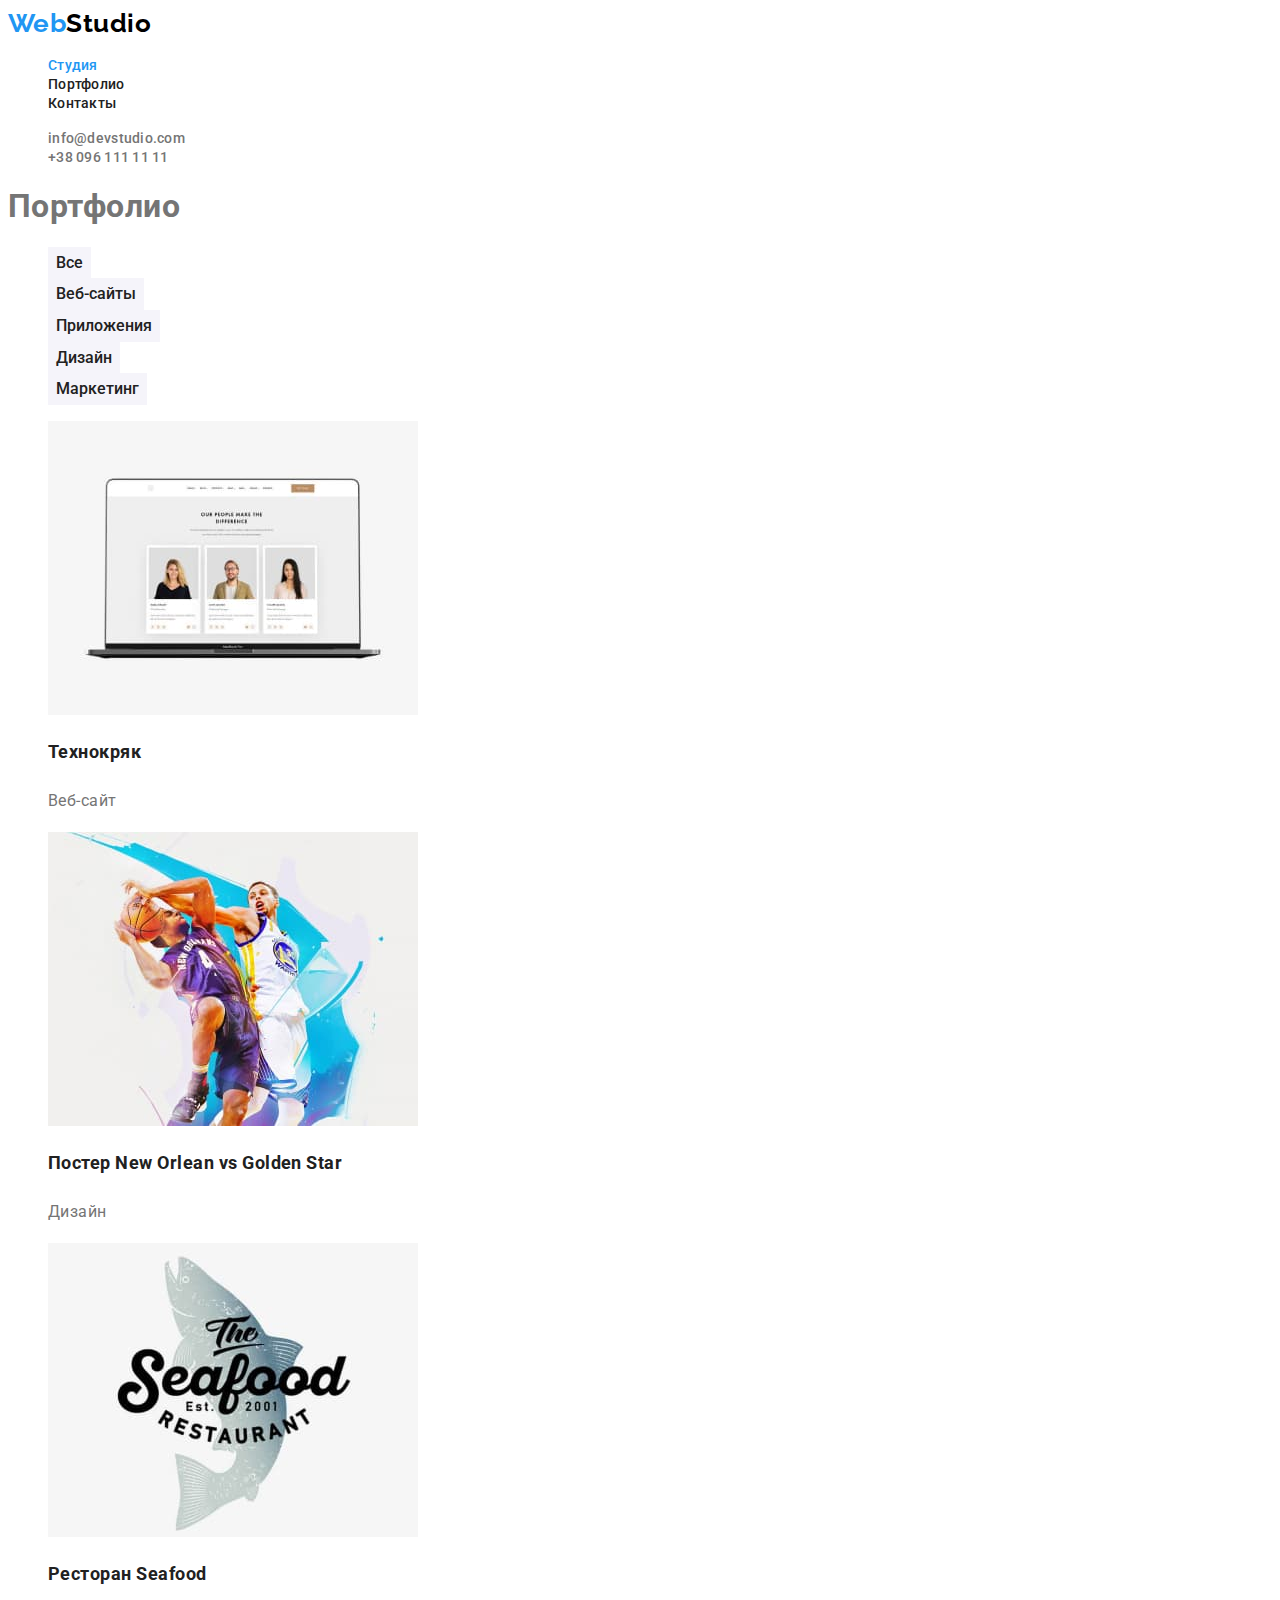
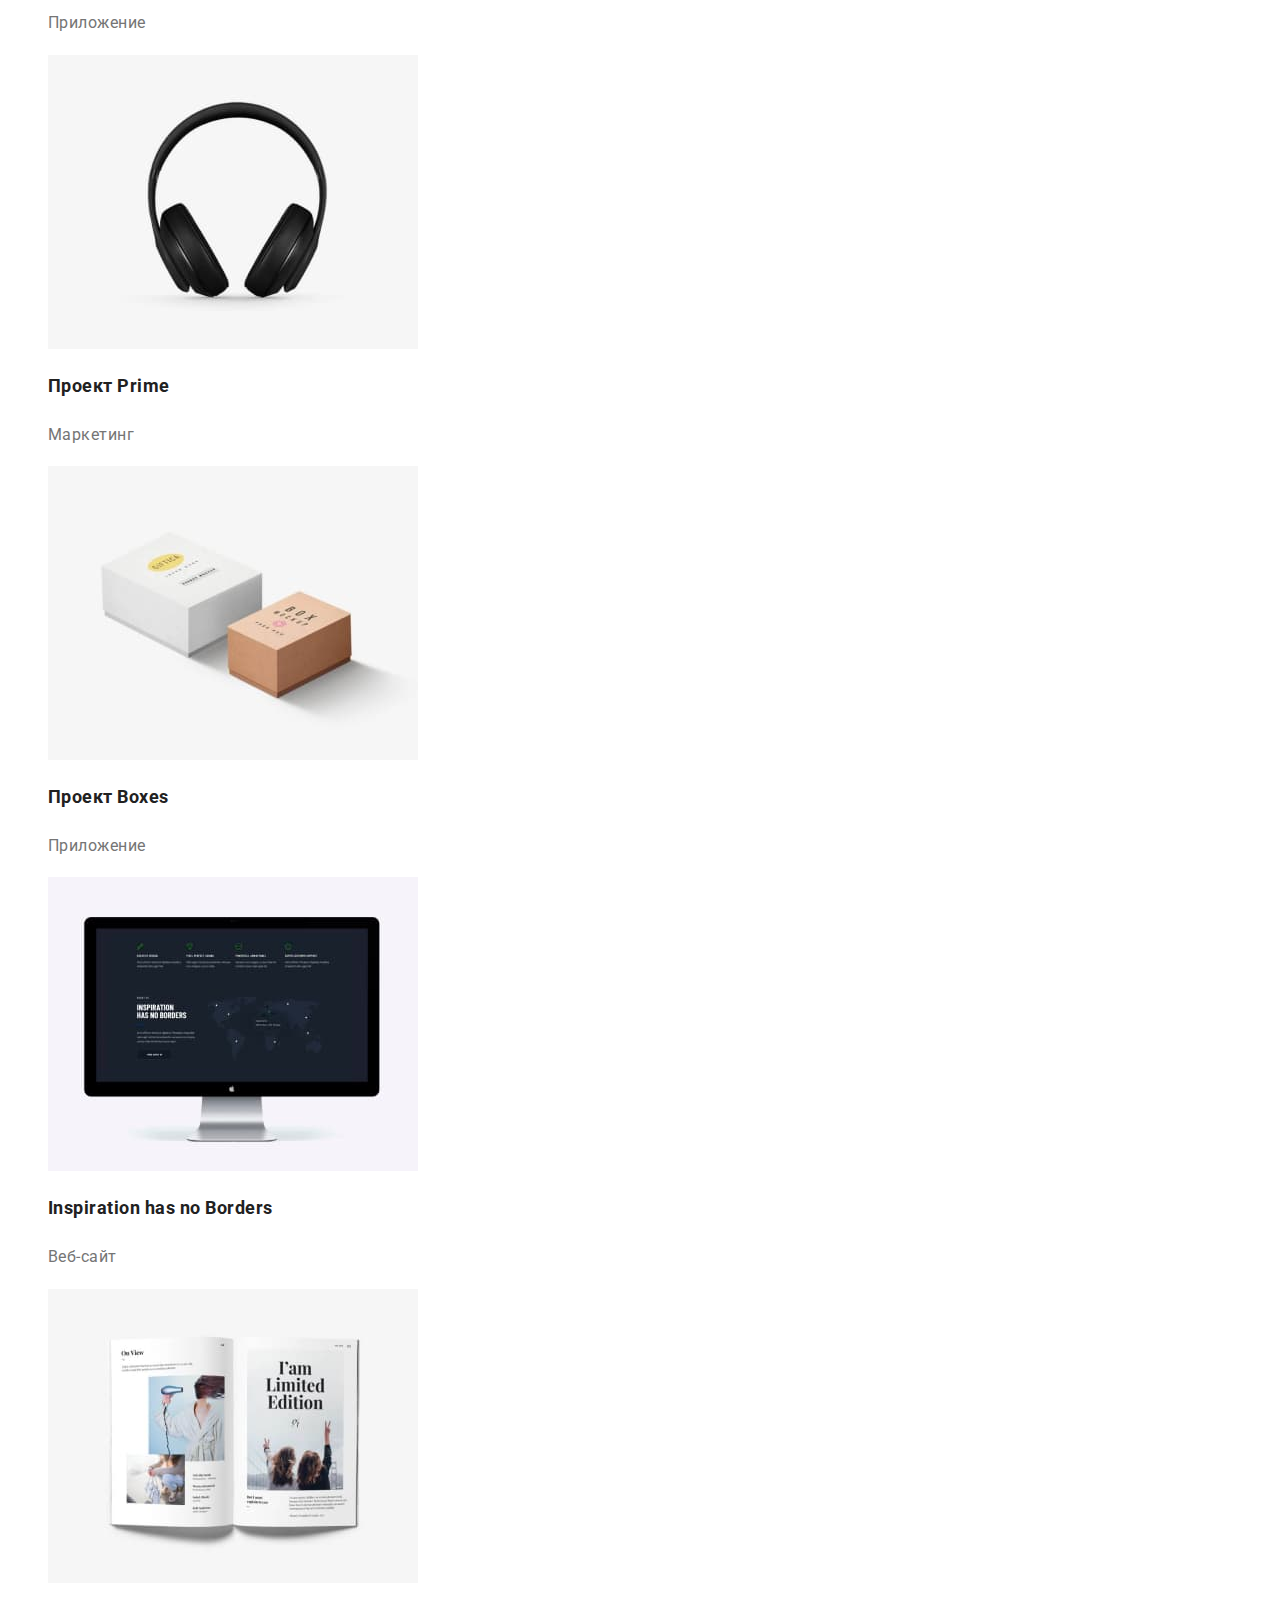
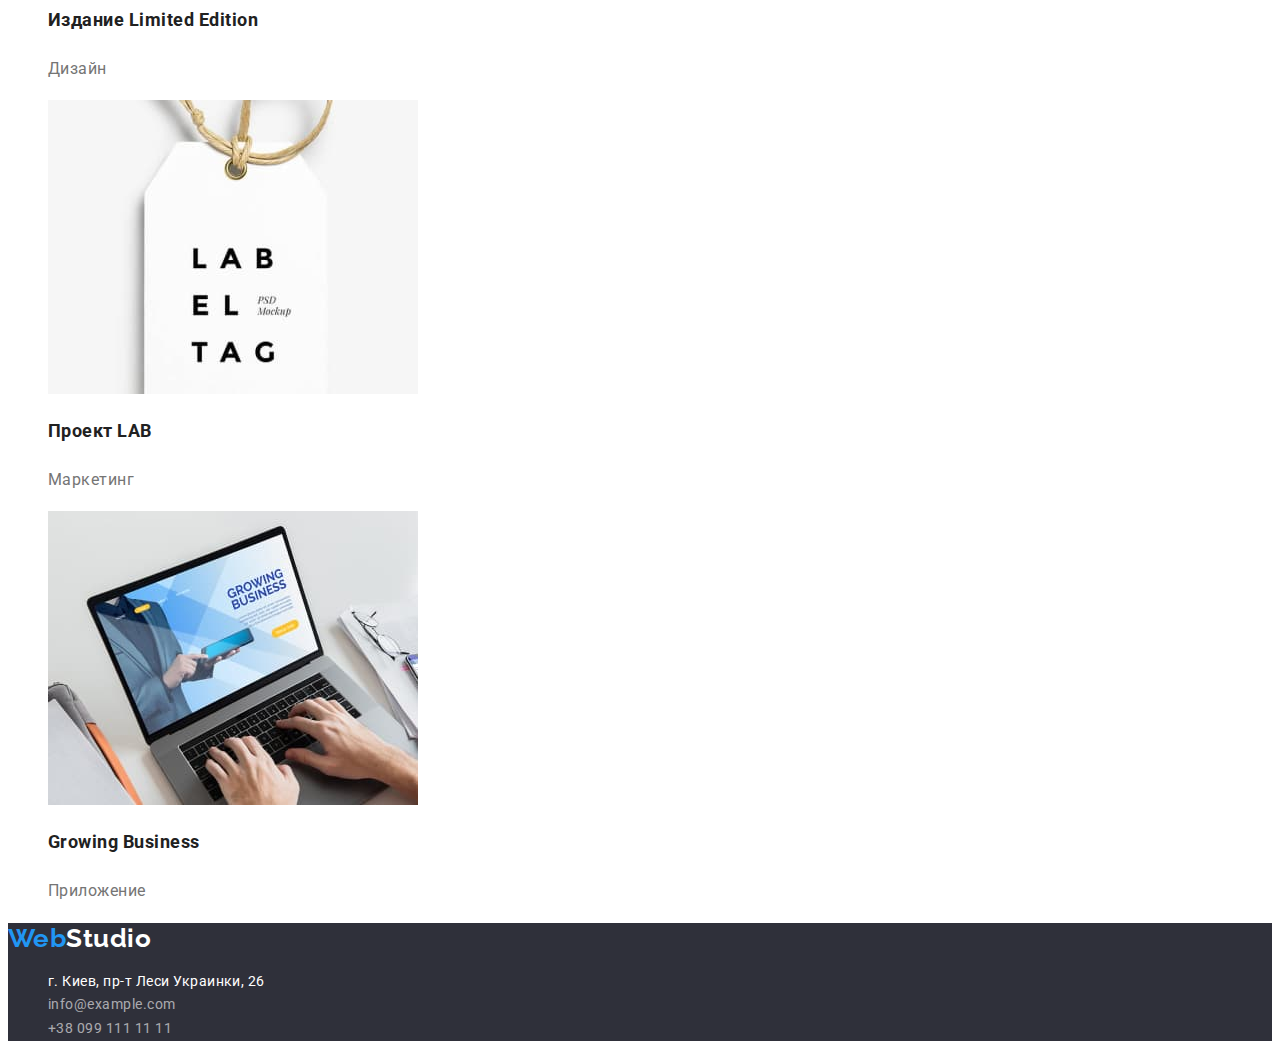
==== portfolio.html @ e683c7ff "Copied previous work files" ====
<!DOCTYPE html>
<html lang="ru">

<head>
    <meta charset="UTF-8">
    <meta http-equiv="X-UA-Compatible" content="IE=edge">
    <meta name="viewport" content="width=device-width, initial-scale=1.0">
    <title>Студия</title>
    <link
        href="https://fonts.googleapis.com/css2?family=Raleway:wght@700&family=Roboto:wght@400;500;700;900&display=swap"
        rel="stylesheet">
    <link rel="preconnect" href="https://fonts.googleapis.com">
    <link rel="preconnect" href="https://fonts.gstatic.com" crossorigin>
    <link rel="stylesheet" href="./css/styles.css" />
</head>

<body>
    <!-- Шапка сайта -->
    <header class="header">
        <nav>
            <a href="./index.html" class="logo link"><span>Web</span>Studio</a>

            <ul class="site-nav list">
                <li><a href="./index.html" class="link current">Студия</a></li>
                <li><a href="./portfolio.html" class="link">Портфолио</a></li>
                <li><a href="" class="link">Контакты</a></li>
            </ul>
        </nav>
        <ul class="list">
            <li><a href="mailto:info@devstudio.com" title="Email" class="link">info@devstudio.com</a></li>
            <li><a href="tel:+380961111111" title="Phone number" class="link">+38 096 111 11 11</a></li>
        </ul>
    </header>
    <main>
        <!-- Портфолио -->
        <section>
            <h1>Портфолио</h1>
                <ul class="filters list">
                    <li>
                        <button type="button" class="button">Все</button>
                    </li>
                    <li>
                        <button type="button" class="button">Веб-сайты</button>
                    </li>
                    <li>
                        <button type="button" class="button">Приложения</button>
                    </li>
                    <li>
                        <button type="button" class="button">Дизайн</button>
                    </li>
                    <li>
                        <button type="button" class="button">Маркетинг</button>
                    </li>
                </ul>
                <ul class="portfolio list">
                    <li>
                        <img src="./images/project_1.jpg" alt="Открытый ноутбук с изображением фото членов команды на экране"
                            width="370" height="294" />
                        <h2 class="title">Технокряк</h2>
                        <p class="subtitle">Веб-сайт</p>
                    </li>
                    <li>
                        <img src="./images/project_2.jpg" alt="Два баскетболиста в прыжке соревнуются за мяч" width="370"
                            height="294" />
                        <h2 class="title">Постер New Orlean vs Golden Star</h2>
                        <p class="subtitle">Дизайн</p>
                    </li>
                    <li>
                        <img src="./images/project_3.jpg"
                            alt="Надпись The Seafood Restaurant Est. 2001 на фоне вертикального изображенной рыбы" width="370"
                            height="294" />
                        <h2 class="title">Ресторан Seafood</h2>
                        <p class="subtitle">Приложение</p>
                    </li>
                    <li>
                        <img src="./images/project_4.jpg" alt="Наушники" width="370" height="294" />
                        <h2 class="title">Проект Prime</h2>
                        <p class="subtitle">Маркетинг</p>
                    </li>
                    <li>
                        <img src="./images/project_5.jpg" alt="Две коробки разного размера" width="370" height="294" />
                        <h2 class="title">Проект Boxes</h2>
                        <p class="subtitle">Приложение</p>
                    </li>
                    <li>
                        <img src="./images/project_6.jpg" alt="iMac без клавиатуры с изображением карты мира на экране" width="370"
                            height="294" />
                        <h2 class="title">Inspiration has no Borders</h2>
                        <p class="subtitle">Веб-сайт</p>
                    </li>
                    <li>
                        <img src="./images/project_7.jpg"
                            alt="Открытый журнал с картинками и заголовком I'am Limited Edition над фото двух женщин, показывающих знак мир поднятой над головой рукой"
                            width="370" height="294" />
                        <h2 class="title">Издание Limited Edition</h2>
                        <p class="subtitle">Дизайн</p>
                    </li>
                    <li>
                        <img src="./images/project_8.jpg" alt="Бирка на веревке с надписью LAB EL TAG" width="370" height="294" />
                        <h2 class="title">Проект LAB</h2>
                        <p class="subtitle">Маркетинг</p>
                    </li>
                    <li>
                        <img src="./images/project_9.jpg" alt="Пользователь печатает на ноутбуке" width="370" height="294" />
                        <h2 class="title">Growing Business</h2>
                        <p class="subtitle">Приложение</p>
                    </li>
                </ul>
        </section>
    </main>
    <!-- Подвал -->
    <footer class="footer">
        <a href="./index.html" class="logo link"><span>Web</span>Studio</a>
        <address class="address">
            <ul class="Contact list">
                <li><a href="https://www.google.com/maps/place/Lesi+Ukrainky+Blvd,+26,+Kyiv,+Ukraine,+02000/@50.4265807,30.5361971,17z/data=!3m1!4b1!4m5!3m4!1s0x40d4cf0e033ecbe9:0x57a4dffefec77da0!8m2!3d50.4265807!4d30.5383858"
                        target="_blank" class="link">г. Киев, пр-т Леси Украинки, 26</a></li>
                <li><a href="mailto:info@example.com" class="link">info@example.com</a></li>
                <li><a href="tel:+380991111111" class="link">+38 099 111 11 11</a></li>
            </ul>
        </address>
    </footer>
    </body>
    </html>
---- css/styles.css ----
/* main color 212121
secondary color 757575
logo colors 000000, 2196F3
accent 2196F3,
white FFFFFF,
additional background 2F303A, F5F4FAb 
nav menu lower line ECECEC*/

:root {
    --primary-text-color: #757575;
    --title-text-color: #212121;
    --accent-color: #2196F3;
    --additional-background-color: #2F303A;
    --main-white-color: #FFFFFF;
    --passive-button-bg: #F5F4FA;
    --additional-text-color: rgba(255, 255, 255, 0.6);

}

body {
    background-color: var(--main-background-color);
    color: var(--primary-text-color);

    font-family: Roboto, sans-serif;
    letter-spacing: 0.03em;
}

.list{
    list-style: none;
}

.link {
    text-decoration: none;
}

.section-title {
    color: var(--title-text-color);
    font-size: 36px;
    line-height: 1.16;
    text-align: center;
}


/* Logo */
.header .logo {
    color: #000000;
    font-family: Raleway, cursive;
    font-weight: 700;
    font-size: 26px;
    line-height: 1.19; 

}    

.header .logo:hover, .header .logo:focus {
    color: var(--accent-color);
}

span {
    color: var(--accent-color);
}


 /* Header */

a[title] {
    color: var(--primary-text-color);
    font-weight: 500;
    font-size: 14px;
    line-height: 1.14;
    letter-spacing: 0.02em;
}

.header .link:hover, .header .link:focus {
    color: var(--accent-color);
}

/* Site-nav */
.site-nav .link {
    color: var(--title-text-color); 
    
    font-weight: 500;
    font-size: 14px;
    line-height: 1.14;
    letter-spacing: 0.02em;

}

.site-nav .link:hover, .site-nav .link:focus {
    color: var(--accent-color);
}

.site-nav .link.current {
    color: var(--accent-color);
}


/* Hero */
.hero {
    background-color: var(--additional-background-color);
}
.hero-title {
    color: var(--main-white-color);
    font-weight: 900; 
    font-size: 44px; 
    line-height: 1.36; 
    letter-spacing: 0.06em;
    text-align: center;
    text-transform: uppercase;
}

.hero .button {
    color: var(--main-white-color);
    background-color: var(--accent-color);
    border-color: transparent;
    font-family: inherit; 
    font-weight: 700; 
    font-size: 16px;
    line-height: 1.9;
    letter-spacing: 0.06em;
    cursor: pointer;

}

/* Features */

.features .title {
    color: var(--title-text-color);
    font-size: 14px;
    line-height: 1.14;
    text-transform: uppercase;
}

.feature-description {
    font-size: 14px;
    line-height: 1.7;
}

/* Services */


/* Team */

.team .title {
    color: var(--title-text-color);
    font-weight: 500; 
    font-size: 16px;
    line-height: 1.1;
}

.team .subtitle {
    font-weight: 400;
    font-size: 16px;
    line-height: 1.19;    

}


/* Portfolio */

.portfolio .title {
    color: var(--title-text-color);
    font-weight: 700;  
    font-size: 18px;
    line-height: 2;
    letter-spacing: 0.06;
}

.portfolio .subtitle {
    font-size: 16px;
    line-height: 1.9;

}

.filters .button {
    color: var(--title-text-color);
    font-family: inherit;
    font-weight: 500;
    font-size: 16px;
    line-height: 1.6; 
    background-color: var(--passive-button-bg);
    border-color: transparent;
    cursor: pointer;
   
}

.filters .button:hover, .filters .button:focus, .filters .button:active{
    color: var(--main-white-color);
    background-color: var(--accent-color);

}


/* Footer */
.footer {
    background-color: var(--additional-background-color);
}

.footer .logo{
    color: var(--main-white-color);
    font-family: Raleway, cursive;
    font-weight: 700;
    font-size: 26px;
    line-height: 1.19;
}

a[href="https://www.google.com/maps/place/Lesi+Ukrainky+Blvd,+26,+Kyiv,+Ukraine,+02000/@50.4265807,30.5361971,17z/data=!3m1!4b1!4m5!3m4!1s0x40d4cf0e033ecbe9:0x57a4dffefec77da0!8m2!3d50.4265807!4d30.5383858"] {
 color: var(--main-white-color);
 font-size: 14px;
 line-height: 1.7;

}
a[href="mailto:info@example.com"], 
a[href="tel:+380991111111"] {
    color: var(--additional-text-color);
    font-size: 14px;
    line-height: 1.7;

}
.footer .link:hover,
.footer .link:focus {
    color: var(--accent-color);
}
.address {
    font-style: normal;
}
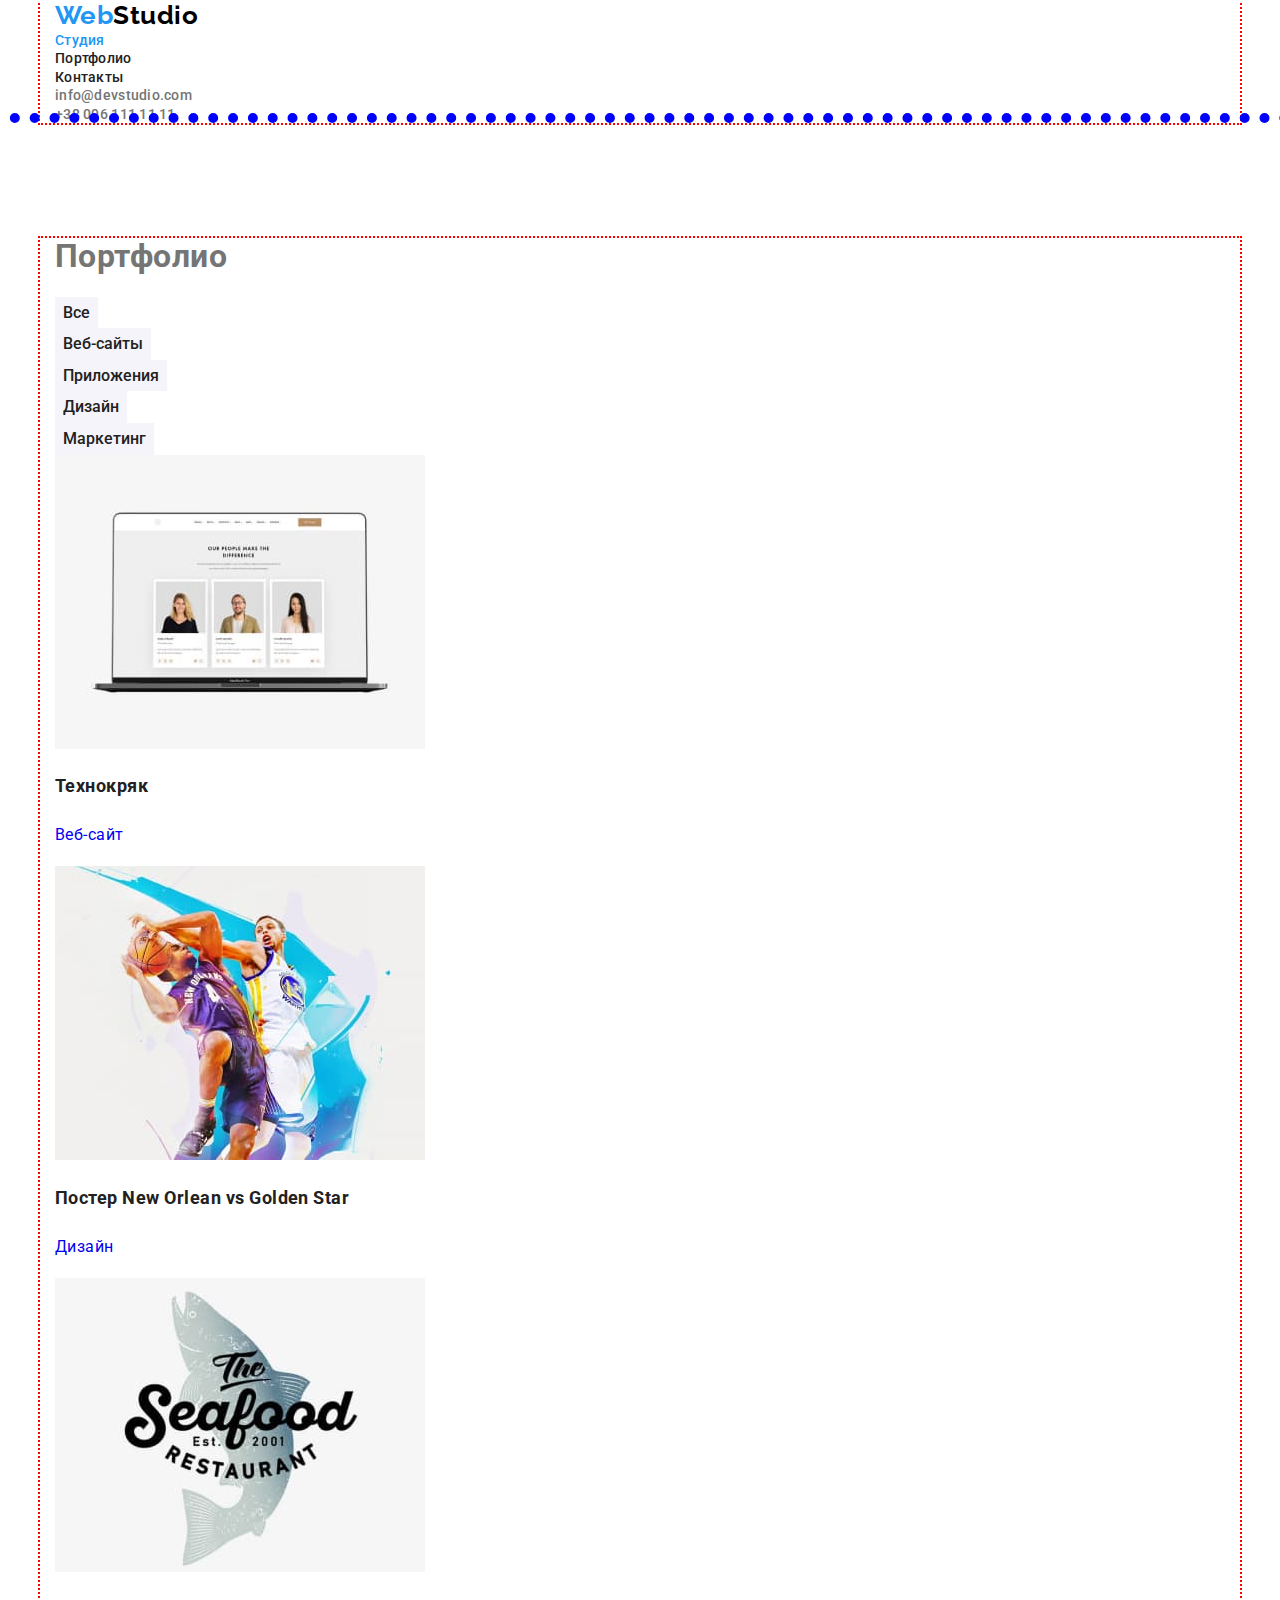
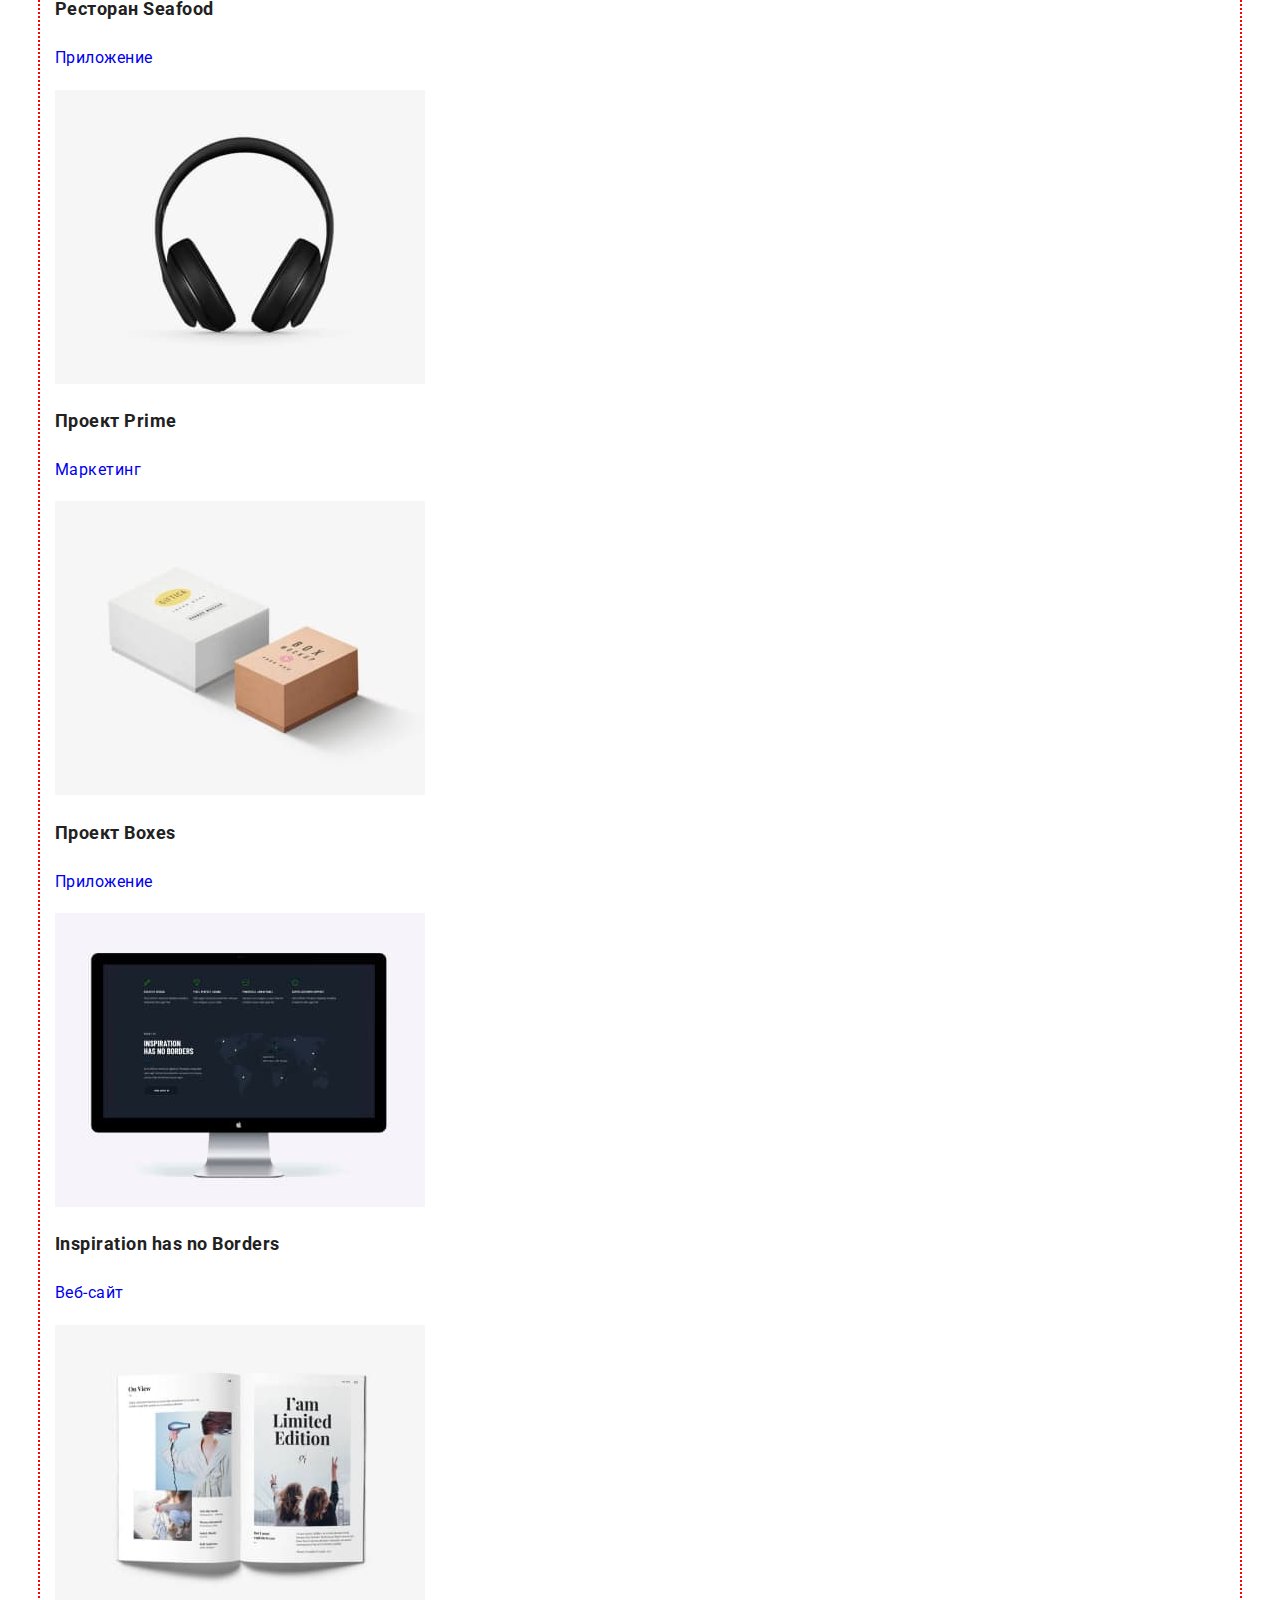
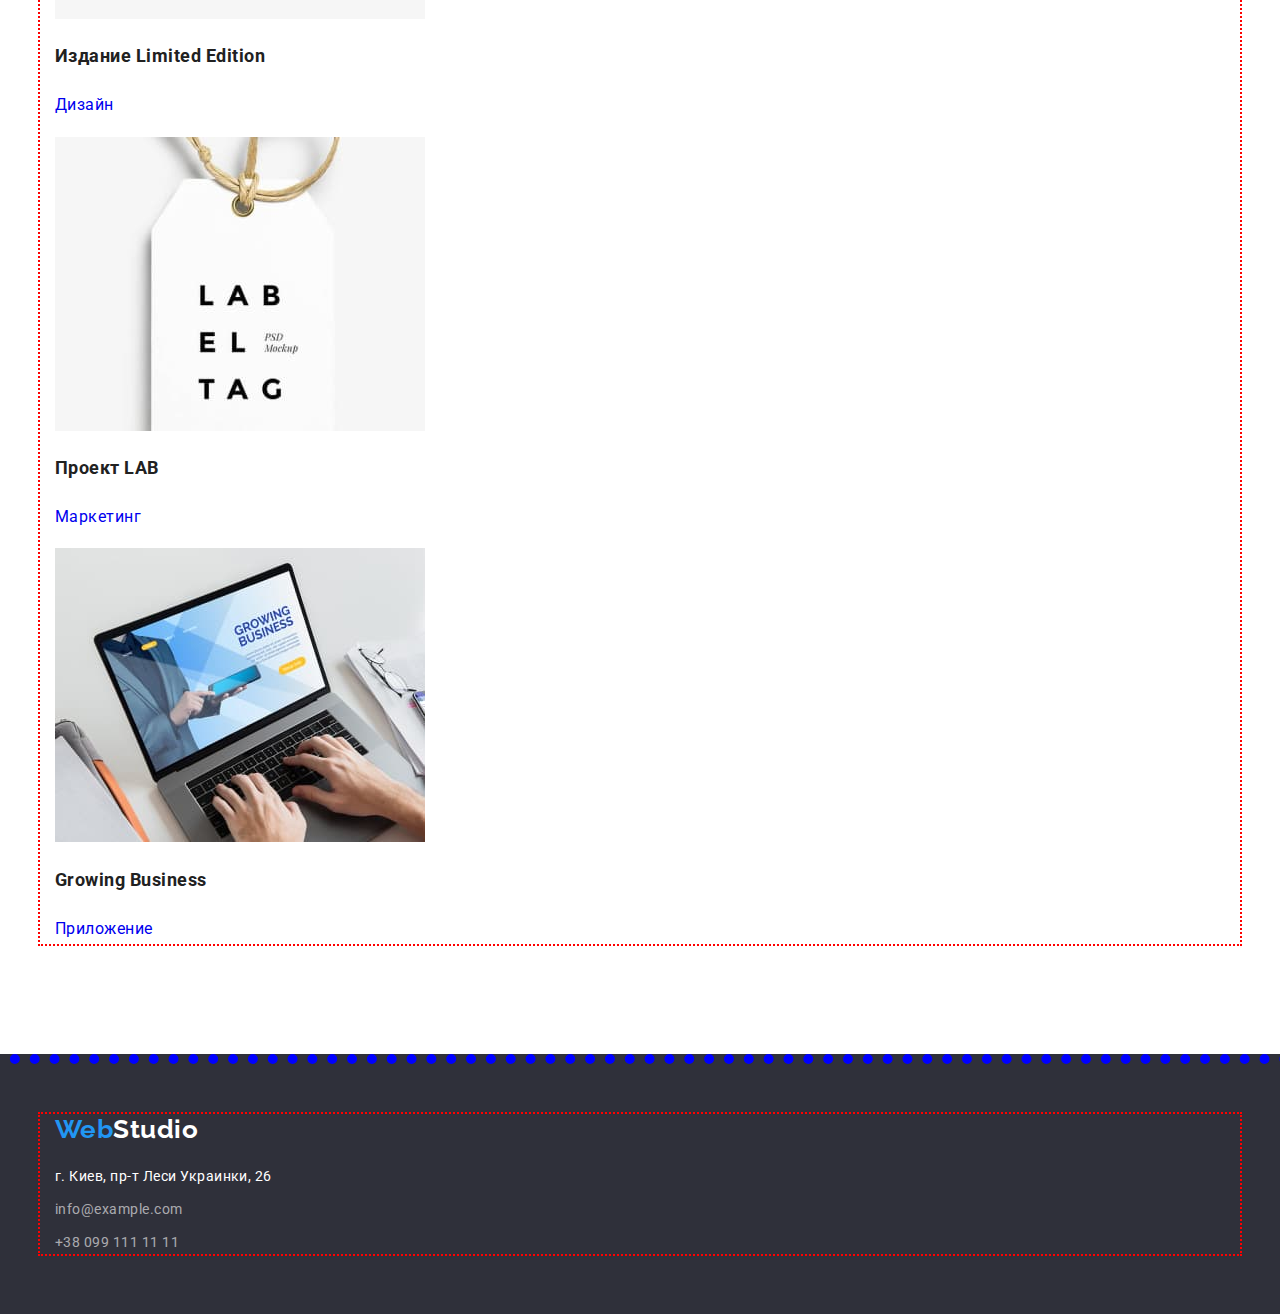
==== commit 014da45d: "Added paddings, borders, margins to elements" ====
--- a/portfolio.html
+++ b/portfolio.html
@@ -11,30 +11,34 @@
         rel="stylesheet">
     <link rel="preconnect" href="https://fonts.googleapis.com">
     <link rel="preconnect" href="https://fonts.gstatic.com" crossorigin>
+    <link rel="stylesheet" href="https://cdnjs.cloudflare.com/ajax/libs/modern-normalize/1.0.0/modern-normalize.min.css" />
     <link rel="stylesheet" href="./css/styles.css" />
 </head>
 
 <body>
     <!-- Шапка сайта -->
     <header class="header">
-        <nav>
-            <a href="./index.html" class="logo link"><span>Web</span>Studio</a>
+        <div class="container">
+            <nav>
+                <a href="./index.html" class="logo link"><span>Web</span>Studio</a>
+                <ul class="site-nav list">
+                    <li><a href="./index.html" class="link current">Студия</a></li>
+                    <li><a href="./portfolio.html" class="link">Портфолио</a></li>
+                    <li><a href="" class="link">Контакты</a></li>
+                </ul>
+            </nav>
+            <ul class="list">
+                <li><a href="mailto:info@devstudio.com" title="Email" class="link">info@devstudio.com</a></li>
+                <li><a href="tel:+380961111111" title="Phone number" class="link">+38 096 111 11 11</a></li>
+            </ul>
+        </div>
+    </header>
 
-            <ul class="site-nav list">
-                <li><a href="./index.html" class="link current">Студия</a></li>
-                <li><a href="./portfolio.html" class="link">Портфолио</a></li>
-                <li><a href="" class="link">Контакты</a></li>
-            </ul>
-        </nav>
-        <ul class="list">
-            <li><a href="mailto:info@devstudio.com" title="Email" class="link">info@devstudio.com</a></li>
-            <li><a href="tel:+380961111111" title="Phone number" class="link">+38 096 111 11 11</a></li>
-        </ul>
-    </header>
     <main>
         <!-- Портфолио -->
-        <section>
-            <h1>Портфолио</h1>
+        <section class="section">
+            <div class="container">
+                <h1>Портфолио</h1>
                 <ul class="filters list">
                     <li>
                         <button type="button" class="button">Все</button>
@@ -54,71 +58,93 @@
                 </ul>
                 <ul class="portfolio list">
                     <li>
-                        <img src="./images/project_1.jpg" alt="Открытый ноутбук с изображением фото членов команды на экране"
-                            width="370" height="294" />
-                        <h2 class="title">Технокряк</h2>
-                        <p class="subtitle">Веб-сайт</p>
+                        <a href="#">
+                            <img src="./images/project_1.jpg" alt="Открытый ноутбук с изображением фото членов команды на экране"
+                                width="370" height="294" />
+                            <h2 class="title">Технокряк</h2>
+                            <p class="subtitle">Веб-сайт</p>
+                        </a>
+                
                     </li>
                     <li>
-                        <img src="./images/project_2.jpg" alt="Два баскетболиста в прыжке соревнуются за мяч" width="370"
-                            height="294" />
-                        <h2 class="title">Постер New Orlean vs Golden Star</h2>
-                        <p class="subtitle">Дизайн</p>
+                        <a href="#">
+                            <img src="./images/project_2.jpg" alt="Два баскетболиста в прыжке соревнуются за мяч" width="370"
+                                height="294" />
+                            <h2 class="title">Постер New Orlean vs Golden Star</h2>
+                            <p class="subtitle">Дизайн</p>
+                        </a>
                     </li>
                     <li>
-                        <img src="./images/project_3.jpg"
-                            alt="Надпись The Seafood Restaurant Est. 2001 на фоне вертикального изображенной рыбы" width="370"
-                            height="294" />
-                        <h2 class="title">Ресторан Seafood</h2>
-                        <p class="subtitle">Приложение</p>
+                        <a href="#">
+                            <img src="./images/project_3.jpg"
+                                alt="Надпись The Seafood Restaurant Est. 2001 на фоне вертикального изображенной рыбы" width="370"
+                                height="294" />
+                            <h2 class="title">Ресторан Seafood</h2>
+                            <p class="subtitle">Приложение</p>
+                        </a>
                     </li>
                     <li>
-                        <img src="./images/project_4.jpg" alt="Наушники" width="370" height="294" />
-                        <h2 class="title">Проект Prime</h2>
-                        <p class="subtitle">Маркетинг</p>
+                        <a href="#">
+                            <img src="./images/project_4.jpg" alt="Наушники" width="370" height="294" />
+                            <h2 class="title">Проект Prime</h2>
+                            <p class="subtitle">Маркетинг</p>
+                        </a>
                     </li>
                     <li>
-                        <img src="./images/project_5.jpg" alt="Две коробки разного размера" width="370" height="294" />
-                        <h2 class="title">Проект Boxes</h2>
-                        <p class="subtitle">Приложение</p>
+                        <a href="#">
+                            <img src="./images/project_5.jpg" alt="Две коробки разного размера" width="370" height="294" />
+                            <h2 class="title">Проект Boxes</h2>
+                            <p class="subtitle">Приложение</p>
+                        </a>
                     </li>
                     <li>
-                        <img src="./images/project_6.jpg" alt="iMac без клавиатуры с изображением карты мира на экране" width="370"
-                            height="294" />
-                        <h2 class="title">Inspiration has no Borders</h2>
-                        <p class="subtitle">Веб-сайт</p>
+                        <a href="#">
+                            <img src="./images/project_6.jpg" alt="iMac без клавиатуры с изображением карты мира на экране" width="370"
+                                height="294" />
+                            <h2 class="title">Inspiration has no Borders</h2>
+                            <p class="subtitle">Веб-сайт</p>
+                        </a>
                     </li>
                     <li>
-                        <img src="./images/project_7.jpg"
-                            alt="Открытый журнал с картинками и заголовком I'am Limited Edition над фото двух женщин, показывающих знак мир поднятой над головой рукой"
-                            width="370" height="294" />
-                        <h2 class="title">Издание Limited Edition</h2>
-                        <p class="subtitle">Дизайн</p>
+                        <a href="#">
+                            <img src="./images/project_7.jpg"
+                                alt="Открытый журнал с картинками и заголовком I'am Limited Edition над фото двух женщин, показывающих знак мир поднятой над головой рукой"
+                                width="370" height="294" />
+                            <h2 class="title">Издание Limited Edition</h2>
+                            <p class="subtitle">Дизайн</p>
+                        </a>
                     </li>
                     <li>
-                        <img src="./images/project_8.jpg" alt="Бирка на веревке с надписью LAB EL TAG" width="370" height="294" />
-                        <h2 class="title">Проект LAB</h2>
-                        <p class="subtitle">Маркетинг</p>
+                        <a href="#">
+                            <img src="./images/project_8.jpg" alt="Бирка на веревке с надписью LAB EL TAG" width="370" height="294" />
+                            <h2 class="title">Проект LAB</h2>
+                            <p class="subtitle">Маркетинг</p>
+                        </a>
                     </li>
                     <li>
-                        <img src="./images/project_9.jpg" alt="Пользователь печатает на ноутбуке" width="370" height="294" />
-                        <h2 class="title">Growing Business</h2>
-                        <p class="subtitle">Приложение</p>
+                        <a href="#">
+                            <img src="./images/project_9.jpg" alt="Пользователь печатает на ноутбуке" width="370" height="294" />
+                            <h2 class="title">Growing Business</h2>
+                            <p class="subtitle">Приложение</p>
+                        </a>
                     </li>
                 </ul>
+            </div>
         </section>
     </main>
     <!-- Подвал -->
     <footer class="footer">
-        <a href="./index.html" class="logo link"><span>Web</span>Studio</a>
-        <address class="address">
-            <ul class="Contact list">
-                <li><a href="https://www.google.com/maps/place/Lesi+Ukrainky+Blvd,+26,+Kyiv,+Ukraine,+02000/@50.4265807,30.5361971,17z/data=!3m1!4b1!4m5!3m4!1s0x40d4cf0e033ecbe9:0x57a4dffefec77da0!8m2!3d50.4265807!4d30.5383858"
-                        target="_blank" class="link">г. Киев, пр-т Леси Украинки, 26</a></li>
-                <li><a href="mailto:info@example.com" class="link">info@example.com</a></li>
-                <li><a href="tel:+380991111111" class="link">+38 099 111 11 11</a></li>
-            </ul>
-        </address>
+        <div class="container">
+            <a href="./index.html" class="logo link"><span>Web</span>Studio</a>
+            <address class="address">
+                <ul class="Contact list">
+                    <li><a href="https://www.google.com/maps/place/Lesi+Ukrainky+Blvd,+26,+Kyiv,+Ukraine,+02000/@50.4265807,30.5361971,17z/data=!3m1!4b1!4m5!3m4!1s0x40d4cf0e033ecbe9:0x57a4dffefec77da0!8m2!3d50.4265807!4d30.5383858"
+                            target="_blank" rel="noreferrer noopener" class="link">г. Киев, пр-т Леси Украинки, 26</a></li>
+                    <li><a href="mailto:info@example.com" class="link">info@example.com</a></li>
+                    <li><a href="tel:+380991111111" class="link">+38 099 111 11 11</a></li>
+                </ul>
+            </address>
+        </div>
     </footer>
     </body>
     </html>--- a/css/styles.css
+++ b/css/styles.css
@@ -5,6 +5,16 @@
 white FFFFFF,
 additional background 2F303A, F5F4FAb 
 nav menu lower line ECECEC*/
+
+html {
+    box-sizing: border-box;
+}
+
+*::before,
+*::after {
+    box-sizing: border-box;
+}
+
 
 :root {
     --primary-text-color: #757575;
@@ -15,22 +25,43 @@
     --passive-button-bg: #F5F4FA;
     --additional-text-color: rgba(255, 255, 255, 0.6);
 
-}
+
+}
+
 
 body {
+    margin: 0;
+
     background-color: var(--main-background-color);
     color: var(--primary-text-color);
 
     font-family: Roboto, sans-serif;
     letter-spacing: 0.03em;
+
+    
 }
 
 .list{
+    padding: 0;
+    margin: 0;
     list-style: none;
 }
 
 .link {
     text-decoration: none;
+    
+}
+
+
+.section {
+    outline: 10px dotted blue;
+    padding-top: 94px;
+    padding-bottom: 94px;
+    
+}
+
+.section.no-padding {
+    padding-top: 0;
 }
 
 .section-title {
@@ -62,7 +93,10 @@
 
  /* Header */
 
+
 a[title] {
+    padding: 0;
+    margin: 0;
     color: var(--primary-text-color);
     font-weight: 500;
     font-size: 14px;
@@ -76,8 +110,10 @@
 
 /* Site-nav */
 .site-nav .link {
-    color: var(--title-text-color); 
-    
+    padding: 0;
+    margin: 0;
+
+    color: var(--title-text-color);   
     font-weight: 500;
     font-size: 14px;
     line-height: 1.14;
@@ -94,21 +130,44 @@
 }
 
 
+
+.container {
+    margin-left:auto;
+    margin-right: auto;
+    width: 1200px;
+    padding-left: 15px;
+    padding-right: 15px;
+    outline: 2px dotted red;
+
+
+}
+
+
+
 /* Hero */
 .hero {
+    text-align: center;
     background-color: var(--additional-background-color);
+    
 }
 .hero-title {
+    margin-top: 0;
+    margin-bottom: 30px;
     color: var(--main-white-color);
     font-weight: 900; 
     font-size: 44px; 
     line-height: 1.36; 
     letter-spacing: 0.06em;
-    text-align: center;
     text-transform: uppercase;
 }
 
 .hero .button {
+    display: inline-block;
+    border-radius: 4px;
+    padding: 10px 32px;
+    min-width: 200px;
+    
+    
     color: var(--main-white-color);
     background-color: var(--accent-color);
     border-color: transparent;
@@ -118,12 +177,38 @@
     line-height: 1.9;
     letter-spacing: 0.06em;
     cursor: pointer;
-
-}
+    
+}
+
+/*width: 200px;
+height: 50px; */
 
 /* Features */
+.visually-hidden {
+    position: absolute;
+    width: 1px;
+    height: 1px;
+    margin: -1px;
+    border: 0;
+    padding: 0;
+    
+    white-space: nowrap;
+    clip-path: inset(100%);
+    clip: rect(0 0 0 0);
+    overflow: hidden;
+}
+
+
+.section-title {
+    margin-top: 0;
+    margin-bottom: 50px;
+
+}
+
 
 .features .title {
+    margin-top: 0;
+    margin-bottom: 10px;
     color: var(--title-text-color);
     font-size: 14px;
     line-height: 1.14;
@@ -131,6 +216,7 @@
 }
 
 .feature-description {
+    margin: 0;
     font-size: 14px;
     line-height: 1.7;
 }
@@ -138,7 +224,13 @@
 /* Services */
 
 
+
 /* Team */
+.section-team {
+    background-color: var(--passive-button-bg);
+}
+
+
 
 .team .title {
     color: var(--title-text-color);
@@ -156,6 +248,9 @@
 
 
 /* Portfolio */
+.portfolio a {
+    text-decoration: none;
+}
 
 .portfolio .title {
     color: var(--title-text-color);
@@ -193,9 +288,12 @@
 /* Footer */
 .footer {
     background-color: var(--additional-background-color);
+    padding-top: 60px;
+    padding-bottom: 60px;
 }
 
 .footer .logo{
+    padding: 0;
     color: var(--main-white-color);
     font-family: Raleway, cursive;
     font-weight: 700;
@@ -211,6 +309,7 @@
 }
 a[href="mailto:info@example.com"], 
 a[href="tel:+380991111111"] {
+    padding: 0;
     color: var(--additional-text-color);
     font-size: 14px;
     line-height: 1.7;
@@ -222,4 +321,10 @@
 }
 .address {
     font-style: normal;
-}+    margin-top: 20px;
+}
+
+.address li + li {
+    margin-top: 9px;
+
+} 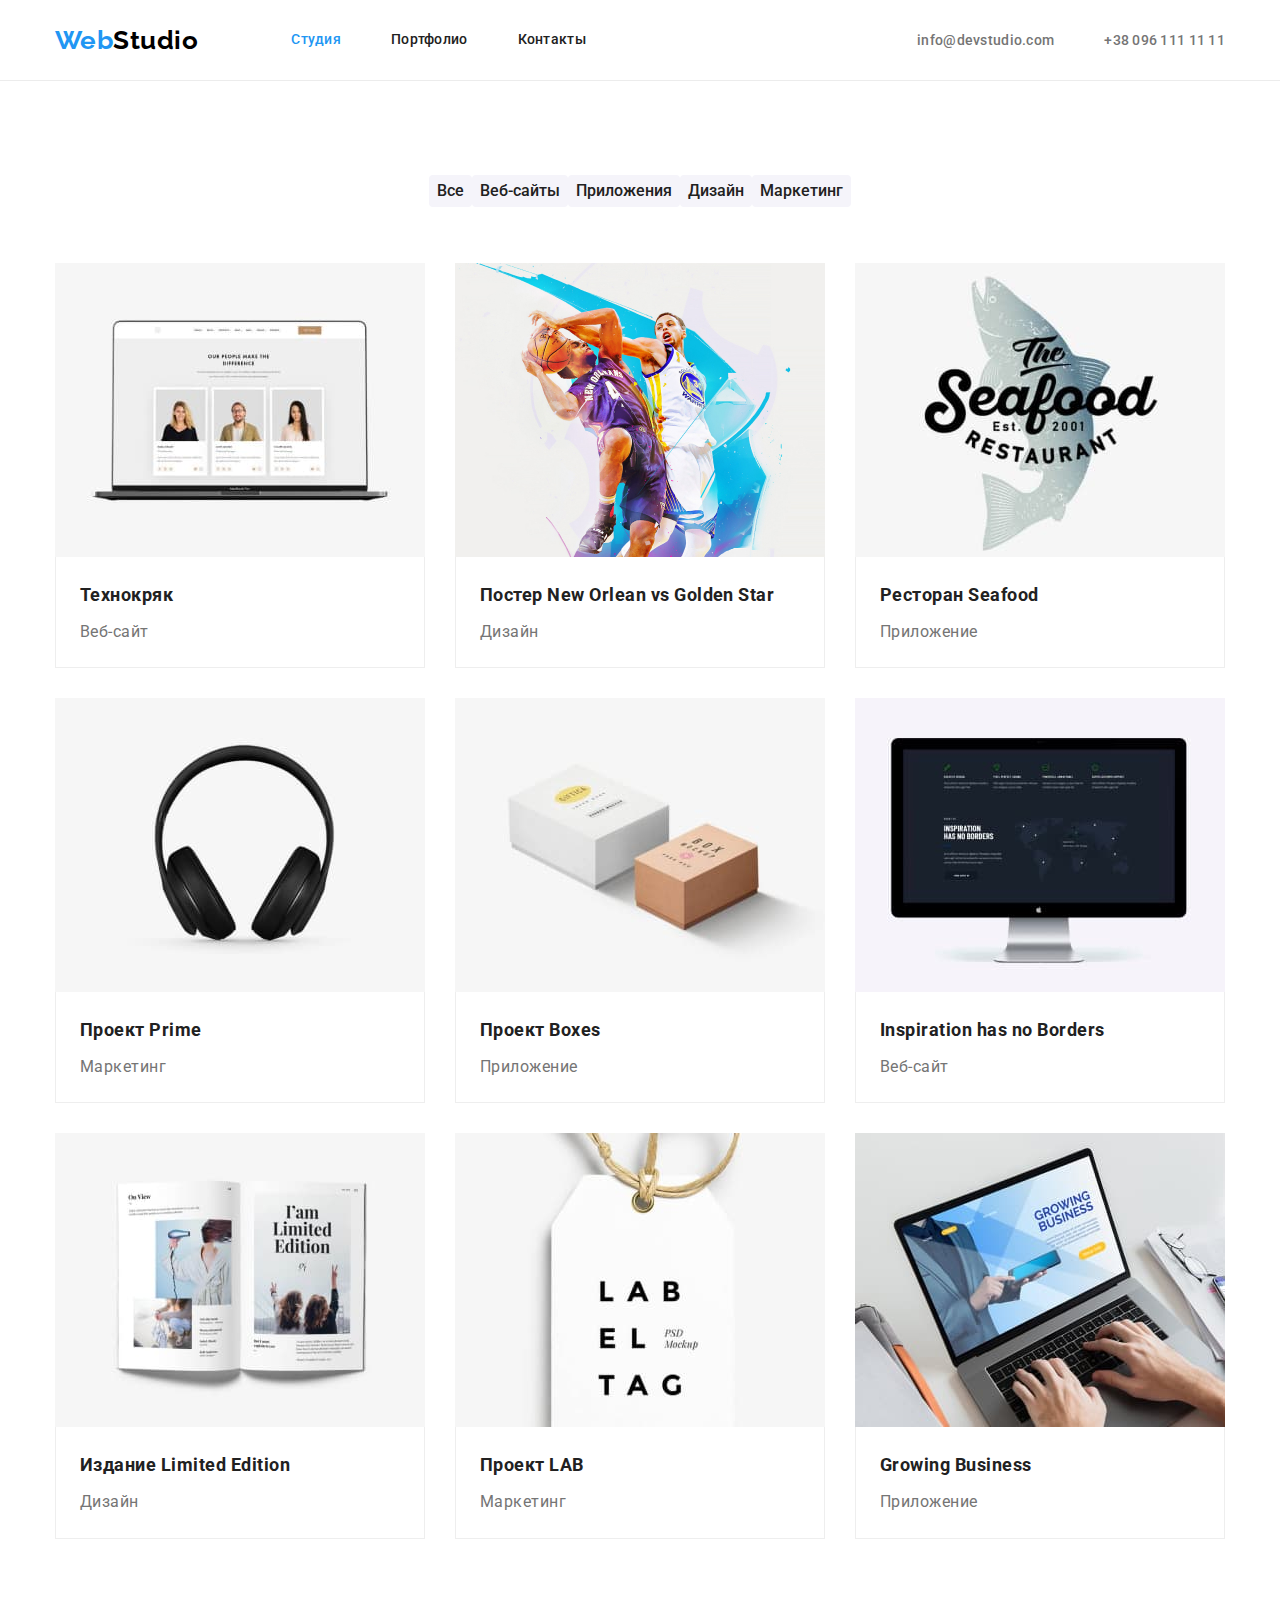
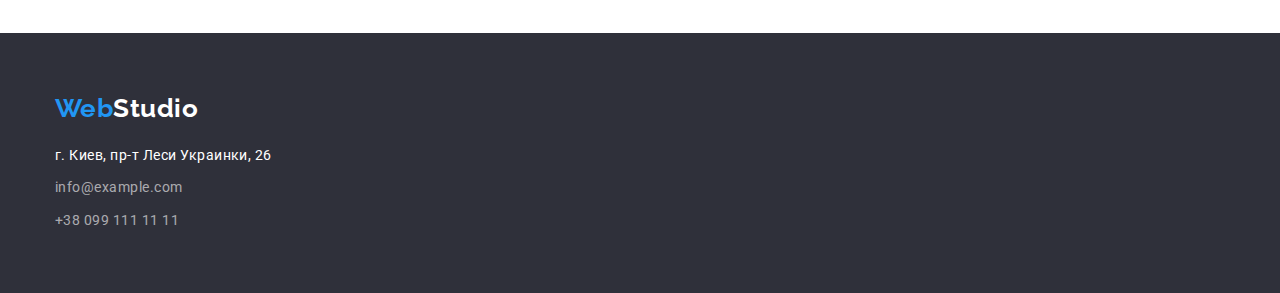
==== commit 53b79756: "Added geometry and content positioning" ====
--- a/portfolio.html
+++ b/portfolio.html
@@ -14,31 +14,29 @@
     <link rel="stylesheet" href="https://cdnjs.cloudflare.com/ajax/libs/modern-normalize/1.0.0/modern-normalize.min.css" />
     <link rel="stylesheet" href="./css/styles.css" />
 </head>
-
 <body>
     <!-- Шапка сайта -->
     <header class="header">
-        <div class="container">
-            <nav>
+        <div class="container header-nav">
+            <nav class="main-nav">
                 <a href="./index.html" class="logo link"><span>Web</span>Studio</a>
                 <ul class="site-nav list">
-                    <li><a href="./index.html" class="link current">Студия</a></li>
-                    <li><a href="./portfolio.html" class="link">Портфолио</a></li>
-                    <li><a href="" class="link">Контакты</a></li>
+                    <li class="item"><a href="./index.html" class="link current">Студия</a></li>
+                    <li class="item"><a href="./portfolio.html" class="link">Портфолио</a></li>
+                    <li class="item"><a href="" class="link">Контакты</a></li>
                 </ul>
             </nav>
-            <ul class="list">
-                <li><a href="mailto:info@devstudio.com" title="Email" class="link">info@devstudio.com</a></li>
-                <li><a href="tel:+380961111111" title="Phone number" class="link">+38 096 111 11 11</a></li>
+            <ul class="contact list">
+                <li class="item"><a href="mailto:info@devstudio.com" title="Email" class="link">info@devstudio.com</a></li>
+                <li class="item"><a href="tel:+380961111111" title="Phone number" class="link">+38 096 111 11 11</a></li>
             </ul>
         </div>
     </header>
-
     <main>
         <!-- Портфолио -->
         <section class="section">
             <div class="container">
-                <h1>Портфолио</h1>
+                <h1 class="visually-hidden">Портфолио</h1>
                 <ul class="filters list">
                     <li>
                         <button type="button" class="button">Все</button>
@@ -57,75 +55,93 @@
                     </li>
                 </ul>
                 <ul class="portfolio list">
-                    <li>
+                    <li class="project">
                         <a href="#">
                             <img src="./images/project_1.jpg" alt="Открытый ноутбук с изображением фото членов команды на экране"
                                 width="370" height="294" />
+                        <div class="project-details">
                             <h2 class="title">Технокряк</h2>
                             <p class="subtitle">Веб-сайт</p>
+                        </div>
+                            
                         </a>
-                
                     </li>
-                    <li>
+                    <li class="project">
                         <a href="#">
                             <img src="./images/project_2.jpg" alt="Два баскетболиста в прыжке соревнуются за мяч" width="370"
                                 height="294" />
-                            <h2 class="title">Постер New Orlean vs Golden Star</h2>
-                            <p class="subtitle">Дизайн</p>
+                            <div class="project-details">
+                                <h2 class="title">Постер New Orlean vs Golden Star</h2>
+                                <p class="subtitle">Дизайн</p>
+                            </div>
                         </a>
                     </li>
-                    <li>
+                    <li class="project">
                         <a href="#">
                             <img src="./images/project_3.jpg"
                                 alt="Надпись The Seafood Restaurant Est. 2001 на фоне вертикального изображенной рыбы" width="370"
                                 height="294" />
-                            <h2 class="title">Ресторан Seafood</h2>
-                            <p class="subtitle">Приложение</p>
+                            <div class="project-details">
+                                <h2 class="title">Ресторан Seafood</h2>
+                                <p class="subtitle">Приложение</p>
+                            </div>
                         </a>
                     </li>
-                    <li>
+                    <li class="project">
                         <a href="#">
                             <img src="./images/project_4.jpg" alt="Наушники" width="370" height="294" />
-                            <h2 class="title">Проект Prime</h2>
-                            <p class="subtitle">Маркетинг</p>
+                            <div class="project-details">
+                                <h2 class="title">Проект Prime</h2>
+                                <p class="subtitle">Маркетинг</p>
+                            </div>
                         </a>
                     </li>
-                    <li>
+                    <li class="project">
                         <a href="#">
                             <img src="./images/project_5.jpg" alt="Две коробки разного размера" width="370" height="294" />
-                            <h2 class="title">Проект Boxes</h2>
-                            <p class="subtitle">Приложение</p>
+                            <div class="project-details">
+                                <h2 class="title">Проект Boxes</h2>
+                                <p class="subtitle">Приложение</p>
+                            </div>
                         </a>
                     </li>
-                    <li>
+                    <li class="project">
                         <a href="#">
                             <img src="./images/project_6.jpg" alt="iMac без клавиатуры с изображением карты мира на экране" width="370"
                                 height="294" />
-                            <h2 class="title">Inspiration has no Borders</h2>
-                            <p class="subtitle">Веб-сайт</p>
+                            <div class="project-details">
+                                <h2 class="title">Inspiration has no Borders</h2>
+                                <p class="subtitle">Веб-сайт</p>
+                            </div>
                         </a>
                     </li>
-                    <li>
+                    <li class="project">
                         <a href="#">
                             <img src="./images/project_7.jpg"
                                 alt="Открытый журнал с картинками и заголовком I'am Limited Edition над фото двух женщин, показывающих знак мир поднятой над головой рукой"
                                 width="370" height="294" />
-                            <h2 class="title">Издание Limited Edition</h2>
-                            <p class="subtitle">Дизайн</p>
+                            <div class="project-details">
+                                <h2 class="title">Издание Limited Edition</h2>
+                                <p class="subtitle">Дизайн</p>
+                            </div>
                         </a>
                     </li>
-                    <li>
+                    <li class="project">
                         <a href="#">
                             <img src="./images/project_8.jpg" alt="Бирка на веревке с надписью LAB EL TAG" width="370" height="294" />
-                            <h2 class="title">Проект LAB</h2>
-                            <p class="subtitle">Маркетинг</p>
+                            <div class="project-details">
+                                <h2 class="title">Проект LAB</h2>
+                                <p class="subtitle">Маркетинг</p>
+                            </div>
                         </a>
                     </li>
-                    <li>
+                    <li class="project">
                         <a href="#">
                             <img src="./images/project_9.jpg" alt="Пользователь печатает на ноутбуке" width="370" height="294" />
-                            <h2 class="title">Growing Business</h2>
-                            <p class="subtitle">Приложение</p>
+                            <div class="project-details">
+                                <h2 class="title">Growing Business</h2>
+                                <p class="subtitle">Приложение</p>
+                            </div>
                         </a>
                     </li>
                 </ul>
@@ -137,11 +153,12 @@
         <div class="container">
             <a href="./index.html" class="logo link"><span>Web</span>Studio</a>
             <address class="address">
-                <ul class="Contact list">
-                    <li><a href="https://www.google.com/maps/place/Lesi+Ukrainky+Blvd,+26,+Kyiv,+Ukraine,+02000/@50.4265807,30.5361971,17z/data=!3m1!4b1!4m5!3m4!1s0x40d4cf0e033ecbe9:0x57a4dffefec77da0!8m2!3d50.4265807!4d30.5383858"
+                <ul class="list">
+                    <li class="footer-list-item"><a
+                            href="https://www.google.com/maps/place/Lesi+Ukrainky+Blvd,+26,+Kyiv,+Ukraine,+02000/@50.4265807,30.5361971,17z/data=!3m1!4b1!4m5!3m4!1s0x40d4cf0e033ecbe9:0x57a4dffefec77da0!8m2!3d50.4265807!4d30.5383858"
                             target="_blank" rel="noreferrer noopener" class="link">г. Киев, пр-т Леси Украинки, 26</a></li>
-                    <li><a href="mailto:info@example.com" class="link">info@example.com</a></li>
-                    <li><a href="tel:+380991111111" class="link">+38 099 111 11 11</a></li>
+                    <li class="footer-list-item"><a href="mailto:info@example.com" class="link">info@example.com</a></li>
+                    <li class="footer-list-item"><a href="tel:+380991111111" class="link">+38 099 111 11 11</a></li>
                 </ul>
             </address>
         </div>
--- a/css/styles.css
+++ b/css/styles.css
@@ -6,16 +6,8 @@
 additional background 2F303A, F5F4FAb 
 nav menu lower line ECECEC*/
 
-html {
-    box-sizing: border-box;
-}
-
-*::before,
-*::after {
-    box-sizing: border-box;
-}
-
-
+
+/* variables*/
 :root {
     --primary-text-color: #757575;
     --title-text-color: #212121;
@@ -25,46 +17,102 @@
     --passive-button-bg: #F5F4FA;
     --additional-text-color: rgba(255, 255, 255, 0.6);
 
-
-}
-
+}
 
 body {
-    margin: 0;
-
     background-color: var(--main-background-color);
     color: var(--primary-text-color);
 
     font-family: Roboto, sans-serif;
     letter-spacing: 0.03em;
-
-    
-}
-
+    /* margin:0; */ 
+}
+
+/*
 .list{
-    padding: 0;
-    margin: 0;
     list-style: none;
 }
 
 .link {
     text-decoration: none;
-    
-}
-
-
+}
+*/
+
+/* reset */
+
+a {
+    text-decoration: none;
+}
+
+ul {
+    list-style: none; 
+    margin: 0;
+    padding: 0;
+}
+
+h1,
+h2,
+h3,
+h4,
+h5,
+h6,
+p {
+    margin: 0;
+}
+
+img {
+    display: block;
+}
+
+
+
+/* reused classes*/ 
+
+.container {
+    margin-left: auto;
+    margin-right: auto;
+    width: 1200px;
+    padding: 0 15px;
+    
+    /*outline: 2px dotted red;*/
+
+}
+
+.title {
+    margin-bottom: 10px;
+}
 .section {
-    outline: 10px dotted blue;
+    /*outline: 10px dotted blue;*/
     padding-top: 94px;
     padding-bottom: 94px;
-    
+
 }
 
 .section.no-padding {
     padding-top: 0;
-}
+    /*background-color: violet;*/
+}
+
+
+/*utils*/
+
+.visually-hidden {
+    position: absolute;
+    width: 1px;
+    height: 1px;
+    margin: -1px;
+    border: 0;
+    padding: 0;
+
+    white-space: nowrap;
+    clip-path: inset(100%);
+    clip: rect(0 0 0 0);
+    overflow: hidden;
+    }
 
 .section-title {
+    margin-bottom: 50px;
+
     color: var(--title-text-color);
     font-size: 36px;
     line-height: 1.16;
@@ -72,8 +120,17 @@
 }
 
 
-/* Logo */
+/* header */
+.header {
+        border-bottom: 1px solid #ECECEC;
+    }
+
+
 .header .logo {
+    margin-right: 93px;
+    padding-top: 24px;
+    padding-bottom: 24px;
+
     color: #000000;
     font-family: Raleway, cursive;
     font-weight: 700;
@@ -91,12 +148,7 @@
 }
 
 
- /* Header */
-
-
 a[title] {
-    padding: 0;
-    margin: 0;
     color: var(--primary-text-color);
     font-weight: 500;
     font-size: 14px;
@@ -108,16 +160,34 @@
     color: var(--accent-color);
 }
 
+
+.header-nav {
+    display: flex;
+    align-items: center;
+}
+
+.main-nav {
+    display: flex;
+    align-items: center;
+}
+
+
+
+
 /* Site-nav */
 .site-nav .link {
-    padding: 0;
-    margin: 0;
-
-    color: var(--title-text-color);   
+    display: block;
+    padding-top: 32px;
+    padding-bottom: 32px;
+
+    color: var(--title-text-color); 
+    
     font-weight: 500;
     font-size: 14px;
     line-height: 1.14;
     letter-spacing: 0.02em;
+    
+    
 
 }
 
@@ -129,35 +199,50 @@
     color: var(--accent-color);
 }
 
-
-
-.container {
-    margin-left:auto;
-    margin-right: auto;
-    width: 1200px;
-    padding-left: 15px;
-    padding-right: 15px;
-    outline: 2px dotted red;
-
-
-}
-
+.site-nav {
+    display: flex;
+}
+
+/*
+.site-nav .item {
+    outline: 1px solid red;
+    margin-right: 50px;
+}
+*/
+
+.site-nav .item:not(:last-child) {
+    margin-right: 50px;
+}
+
+/* header contacts */
+
+.contact {
+    display: flex;
+    margin-left: auto;
+}
+
+.contact .item:not(:last-child) {
+    margin-right: 50px;
+}
 
 
 /* Hero */
 .hero {
     text-align: center;
+    padding-top: 200px;
+    padding-bottom: 200px;
+
     background-color: var(--additional-background-color);
-    
 }
 .hero-title {
-    margin-top: 0;
     margin-bottom: 30px;
+
     color: var(--main-white-color);
     font-weight: 900; 
     font-size: 44px; 
     line-height: 1.36; 
     letter-spacing: 0.06em;
+    text-align: center;
     text-transform: uppercase;
 }
 
@@ -166,8 +251,7 @@
     border-radius: 4px;
     padding: 10px 32px;
     min-width: 200px;
-    
-    
+
     color: var(--main-white-color);
     background-color: var(--accent-color);
     border-color: transparent;
@@ -177,60 +261,89 @@
     line-height: 1.9;
     letter-spacing: 0.06em;
     cursor: pointer;
-    
-}
-
-/*width: 200px;
-height: 50px; */
+    text-decoration: none;
+    text-align: center;
+
+}
 
 /* Features */
-.visually-hidden {
-    position: absolute;
-    width: 1px;
-    height: 1px;
-    margin: -1px;
-    border: 0;
-    padding: 0;
-    
-    white-space: nowrap;
-    clip-path: inset(100%);
-    clip: rect(0 0 0 0);
-    overflow: hidden;
-}
-
-
-.section-title {
-    margin-top: 0;
-    margin-bottom: 50px;
-
-}
-
+.features {
+    display: flex;
+    flex-wrap: wrap;
+    /* justify-content: space-between;*/
+}
 
 .features .title {
-    margin-top: 0;
-    margin-bottom: 10px;
     color: var(--title-text-color);
     font-size: 14px;
     line-height: 1.14;
     text-transform: uppercase;
 }
 
+
+.feature-item {
+    width: 270px;
+    margin-right: 30px;
+}
+
+.feature-item:nth-child(4n) {
+    margin-right: 0;
+}
+
+/*
+.feature-item {
+    flex-basis:calc((100%-3*30px)/4);
+    margin-right: 30px;
+
+}
+*/
+
+
+
 .feature-description {
-    margin: 0;
     font-size: 14px;
     line-height: 1.7;
 }
+.feature-description {
+    color: var(--primary-text-color);
+}
 
 /* Services */
-
+.services {
+    display: flex;
+}
+
+.services-item:not(:last-child) {
+    margin-right: 30px;
+}
 
 
 /* Team */
+
+.team {
+    display: flex;
+}
+
+.team-item {
+    text-align: center;
+    margin-right: 30px;
+}
+.team-item:nth-child(4n) {
+    margin-right: 0;
+}
+
+.team-item-description {
+    padding: 30px 0;
+    border-bottom-right-radius: 4px;
+    border-bottom-left-radius: 4px;
+    background-color: var(--main-white-color);
+    
+    
+}
+
 .section-team {
     background-color: var(--passive-button-bg);
 }
-
-
 
 .team .title {
     color: var(--title-text-color);
@@ -248,25 +361,58 @@
 
 
 /* Portfolio */
-.portfolio a {
-    text-decoration: none;
-}
-
-.portfolio .title {
+.portfolio {
+    display: flex;
+    flex-wrap: wrap;
+}
+
+
+.project {
+    /*width: 370 px;*/
+    flex-basis: calc((100% - 3 * 30px) / 3);
+    margin-right: 30px;
+    margin-bottom: 30px;
+
+}
+
+.project:nth-child(3n) {
+    margin-right: 0;
+}
+
+.project:nth-last-child(-n+3) {
+    margin-bottom: 0;
+}
+
+
+.project-details {
+    padding: 20px 24px;
+    border: 1px solid #EEEEEE;
+    border-top: none;
+    background-color: var(--main-white-color);
+}
+.project .title {
     color: var(--title-text-color);
     font-weight: 700;  
     font-size: 18px;
     line-height: 2;
     letter-spacing: 0.06;
-}
-
-.portfolio .subtitle {
+    margin-bottom: 4px;
+}
+
+.project .subtitle {
     font-size: 16px;
     line-height: 1.9;
-
+    color: var(--primary-text-color);
+
+}
+
+.filters {
+    display: flex;
+    justify-content: center;
 }
 
 .filters .button {
+    margin-bottom: 56px;
     color: var(--title-text-color);
     font-family: inherit;
     font-weight: 500;
@@ -274,6 +420,7 @@
     line-height: 1.6; 
     background-color: var(--passive-button-bg);
     border-color: transparent;
+    border-radius: 4px;
     cursor: pointer;
    
 }
@@ -287,13 +434,17 @@
 
 /* Footer */
 .footer {
-    background-color: var(--additional-background-color);
     padding-top: 60px;
     padding-bottom: 60px;
+
+    background-color: var(--additional-background-color);
 }
 
 .footer .logo{
-    padding: 0;
+    display: block;
+    margin-bottom: 20px;
+
+
     color: var(--main-white-color);
     font-family: Raleway, cursive;
     font-weight: 700;
@@ -309,7 +460,6 @@
 }
 a[href="mailto:info@example.com"], 
 a[href="tel:+380991111111"] {
-    padding: 0;
     color: var(--additional-text-color);
     font-size: 14px;
     line-height: 1.7;
@@ -321,10 +471,8 @@
 }
 .address {
     font-style: normal;
-    margin-top: 20px;
-}
-
-.address li + li {
-    margin-top: 9px;
-
-} +}
+
+.footer-list-item:not(:last-child) {
+    margin-bottom: 9px;
+}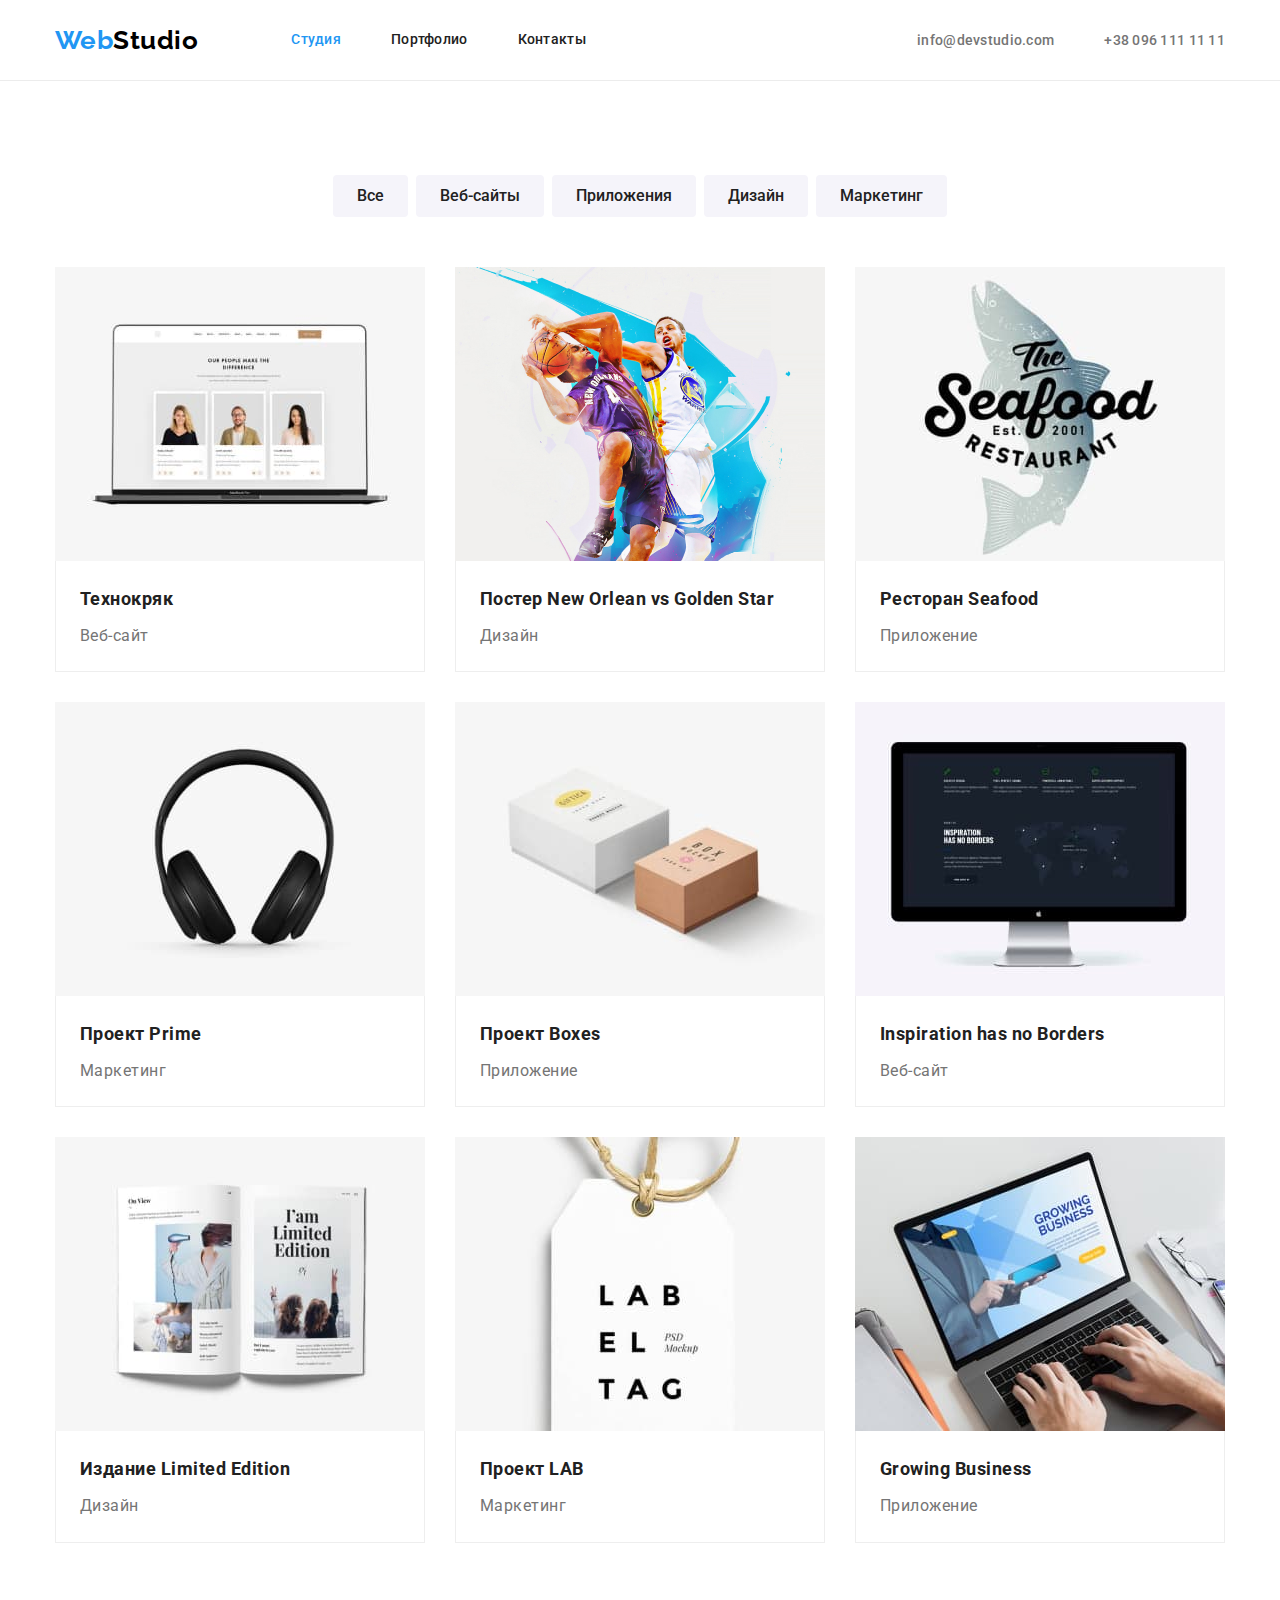
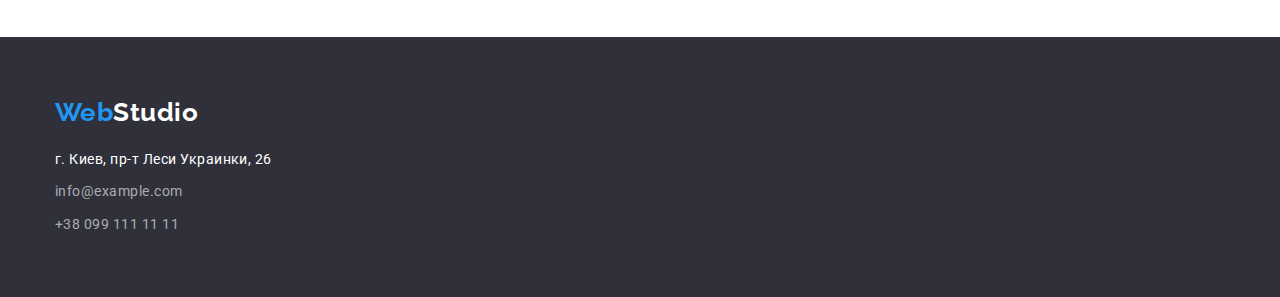
==== commit 20242de0: "Corrected portfolio buttons" ====
--- a/portfolio.html
+++ b/portfolio.html
@@ -38,19 +38,19 @@
             <div class="container">
                 <h1 class="visually-hidden">Портфолио</h1>
                 <ul class="filters list">
-                    <li>
+                    <li class="filter-button">
                         <button type="button" class="button">Все</button>
                     </li>
-                    <li>
+                    <li class="filter-button">
                         <button type="button" class="button">Веб-сайты</button>
                     </li>
-                    <li>
+                    <li class="filter-button">
                         <button type="button" class="button">Приложения</button>
                     </li>
-                    <li>
+                    <li class="filter-button">
                         <button type="button" class="button">Дизайн</button>
                     </li>
-                    <li>
+                    <li class="filter-button">
                         <button type="button" class="button">Маркетинг</button>
                     </li>
                 </ul>
--- a/css/styles.css
+++ b/css/styles.css
@@ -409,10 +409,11 @@
 .filters {
     display: flex;
     justify-content: center;
+    margin-bottom: 50px;
 }
 
 .filters .button {
-    margin-bottom: 56px;
+    padding: 6px 22px;
     color: var(--title-text-color);
     font-family: inherit;
     font-weight: 500;
@@ -425,6 +426,10 @@
    
 }
 
+.filter-button:not(:last-child) {
+    margin-right: 8px;
+}
+
 .filters .button:hover, .filters .button:focus, .filters .button:active{
     color: var(--main-white-color);
     background-color: var(--accent-color);
